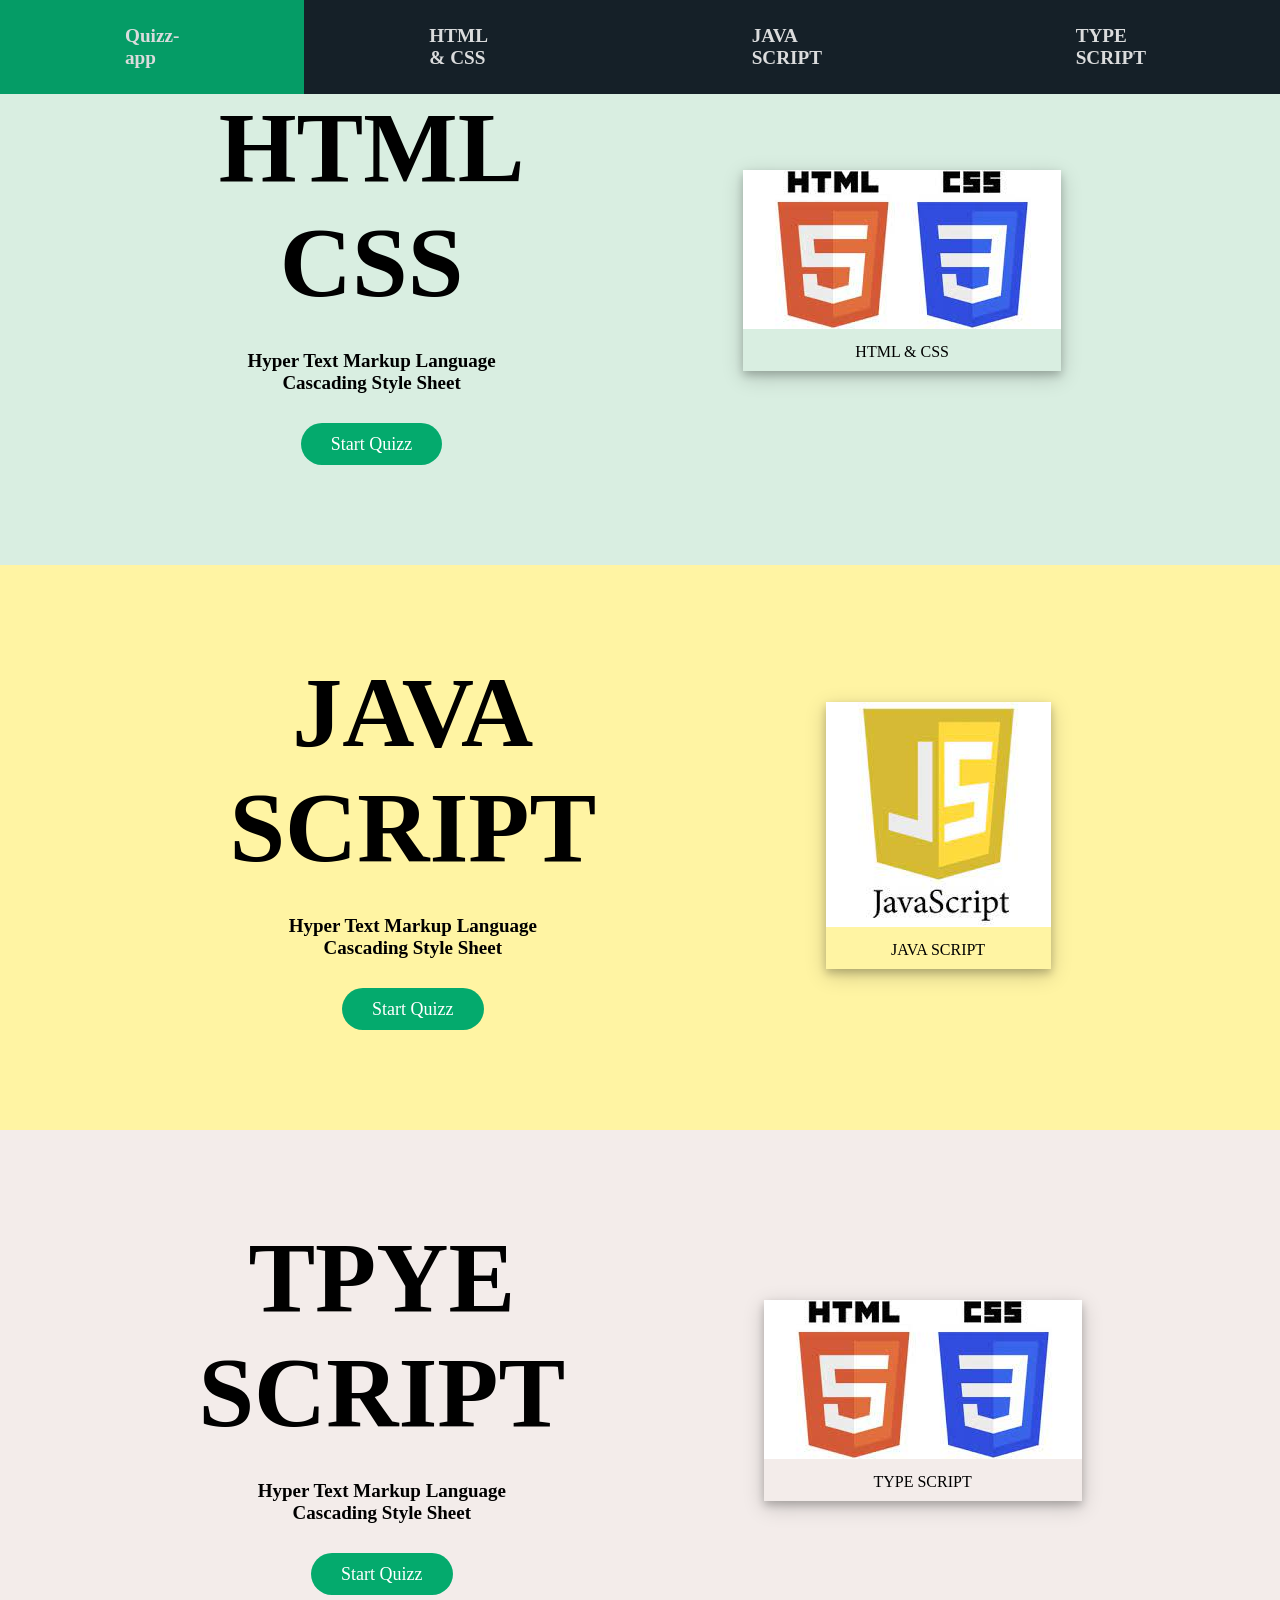
==== landing.html @ 81887086 "first commit" ====
<!DOCTYPE html>
<html lang="en">
<head>
    <meta charset="UTF-8">
    <meta http-equiv="X-UA-Compatible" content="IE=edge">
    <meta name="viewport" content="width=device-width, initial-scale=1.0">
    <title>Quizz-app</title>
    <link rel="stylesheet" href="style.css">
</head>
<body>
 <div id="nav-bar" class="nav-bar">
  <ul id="ul-nav-bar">
    <li><a class="active" id="st" href="#">Quizz-app</a></li>
    <li><a href="#html-container">HTML & CSS</a></li>
    <li><a href="#java-script-container">JAVA SCRIPT</a></li>
    <li><a href="#type-script-container">TYPE SCRIPT</a></li>
  </ul>
  </div>
    
  
 <div id ="html-container" class="all-container">
     <div id="html-content-part" class="content-part">
          <div class="heading">
              <h1 id="html-content-part-html">HTML<br> CSS</h1>
          </div>
          <div class="paragraph">
              <p class="lang-description">Hyper Text Markup Language</p>
              <p class="lang-description">Cascading Style Sheet</p>
          </div>
           <div class="link">
              <a class="lang-start-quiz"href="questions.html">Start Quizz</a>
           </div>
     </div>
     <div id="html-image-part">
         <div class="img-container">
          <img src="images/html-css.jpg" alt="html&css">
         <div class="sub-img-container">
          <p>HTML & CSS</p>
         </div>
        </div>
     </div>
 </div>

 <div id ="java-script-container" class="all-container"> 
  <div id="js-content-part" class="content-part">
       <div class="heading">
           <h1 id="html-content-part-html">JAVA<br> SCRIPT</h1>
       </div>
       <div class="paragraph">
           <p class="lang-description">Hyper Text Markup Language</p>
           <p class="lang-description">Cascading Style Sheet</p>
       </div>
        <div class="link">
           <a class="lang-start-quiz"href="#">Start Quizz</a>
        </div>
  </div>
  <div id="js-image-part">
      <div class="img-container">
       <img src="images/java-script.jpg" alt="js script">
      <div class="sub-img-container">
       <p>JAVA SCRIPT</p>
      </div>
     </div>
  </div>
</div>
<div id ="type-script-container" class="all-container">
  <div id="ts-content-part" class="content-part">
       <div class="heading">
           <h1 id="html-content-part-html">TPYE<br> SCRIPT</h1>
       </div>
       <div class="paragraph">
           <p class="lang-description">Hyper Text Markup Language</p>
           <p class="lang-description">Cascading Style Sheet</p>
       </div>
        <div class="link">
           <a class="lang-start-quiz"href="#">Start Quizz</a>
        </div>
  </div>
  <div id="html-image-part">
      <div class="img-container">
       <img src="images/html-css.jpg" alt="TYPE SCRIPT">
      <div class="sub-img-container">
       <p>TYPE SCRIPT</p>
      </div>
     </div>
    </div>
</div>
 
 
    
</body>



<script src="main.js"></script>

</html>
---- style.css ----
/* welcome page */
*{
  padding: 0;
  margin: 0;
  box-sizing: border-box;
}
#welcome-heading{
  color: #D9EEE1;
}
.welcome-page{
  
  display: flex;
  flex-direction:column;
  justify-content: center;
  align-items: center;
  align-items: center;
  margin-top: 180px;
  margin-bottom: auto;
  text-align: center;
}
#welcome-img{
   max-width:180px;
   padding: 5px;
   margin-top: 9px;
    animation: shake 0.4s;
    animation-iteration-count: infinite;
  }

@keyframes shake {
    0% { transform: translate(1px, 1px) rotate(0deg); }
    10% { transform: translate(-1px, -2px) rotate(-1deg); }
    20% { transform: translate(-3px, 0px) rotate(1deg); }
    30% { transform: translate(3px, 2px) rotate(0deg); }
    40% { transform: translate(1px, -1px) rotate(1deg); }
    50% { transform: translate(-1px, 2px) rotate(-1deg); }
    60% { transform: translate(-3px, 1px) rotate(0deg); }
    70% { transform: translate(3px, 1px) rotate(-1deg); }
    80% { transform: translate(-1px, -1px) rotate(1deg); }
    90% { transform: translate(1px, 2px) rotate(0deg); }
    100% { transform: translate(1px, -2px) rotate(-1deg); }
  }

  #wel-proceed-btn{
    text-decoration: none;
    color:#DDDDDD;
    background-color:#04AA6D;
    display: inline-block;
    padding: 15px 35px;
    margin-top: 9px;
    
    cursor: pointer;
    border-radius: 10px;
    font-weight: bolder;
  }
  #wel-proceed-btn:hover{
    opacity: 0.8;
  }
/* welcome page */
  /* nav-bar-start */
ul{
  list-style-type: none;
}

#ul-nav-bar{
  max-width: 100%;
  display: flex;
  justify-content: space-around;
   background-color:#152028;
 cursor: pointer;
  align-items: baseline;
  position: fixed;
  top:auto;
  
  
}
#ul-nav-bar li a {
  display: flex;
  justify-content:space-around;
  text-decoration: none;
  color: #F1F1F1;
  font-weight: bolder;
  display: block;
  padding:25px 115px ;
  opacity: 0.9;
  font-size: larger;
 
}


#ul-nav-bar li a:hover{
  background-color: #000;
  opacity: 1.0;
}

.active{
  background-color: #04AA6D;
  
}

 /* nav-bar-end*/
  /* main-content-start */

  #html-container{
    background-color: #D9EEE1;
   }
   #java-script-container{
    background-color: #FFF4A3;
   }
   #type-script-container{
    background-color: #F3ECEA;
   }
   



  #html-content-part-html{
    font-size: 100px;
    font-weight: bolder;
   
  }
  .lang-description{
    font-size: 19px;
    font-weight: 700;
    
  }
  .lang-start-quiz{
    text-decoration: none;
    font-size: 18px;
    background-color: #04AA6D;
    border-radius: 25px;
    padding:11px 30px;
    cursor: pointer;
    color: #FFFFFF; 
    
    
  }
  .heading{
    padding-top: 40px;
   margin-top: 50px;
  }
  .paragraph{
    margin: 30px 0px;
  }
  .link{
    margin: 40px 0px ;
    padding-bottom:70px;
  }
  .img-container{
    max-width: 100%;
    max-height: 100%;
    box-shadow: 0 4px 8px 0 rgba(0, 0, 0, 0.2), 0 6px 20px 0 rgba(0, 0, 0, 0.19);
    margin-bottom: 25px;
  }
  .sub-img-container {
    text-align: center;
    padding: 10px 20px;
  } 
  .all-container{
    max-width: 100%;
    max-height: fit-content;
    display: block;
    display: flex;
    justify-content: center;
    align-items: center;
    justify-content: space-evenly;
  }
  .content-part{
    text-align: center;
  }
  @media(max-width:1000px){
    .all-container{
      display: flex;
       flex-direction:column;
       max-width: 100%;
    }
    #ul-nav-bar #st{
     display:none;
    }
    #ul-nav-bar{
     max-width: 100%;  
    
    }
    #ul-nav-bar li a{
      max-width: 100%;
      padding:25px 28px;  
    }
    
  }
  @media(min-width:534px){
    #ul-nav-bar{
      max-width: 100%;  
     
     }
     #ul-nav-bar li a{
       max-width: 100%;
       padding:25px 125px;  
     }
    }
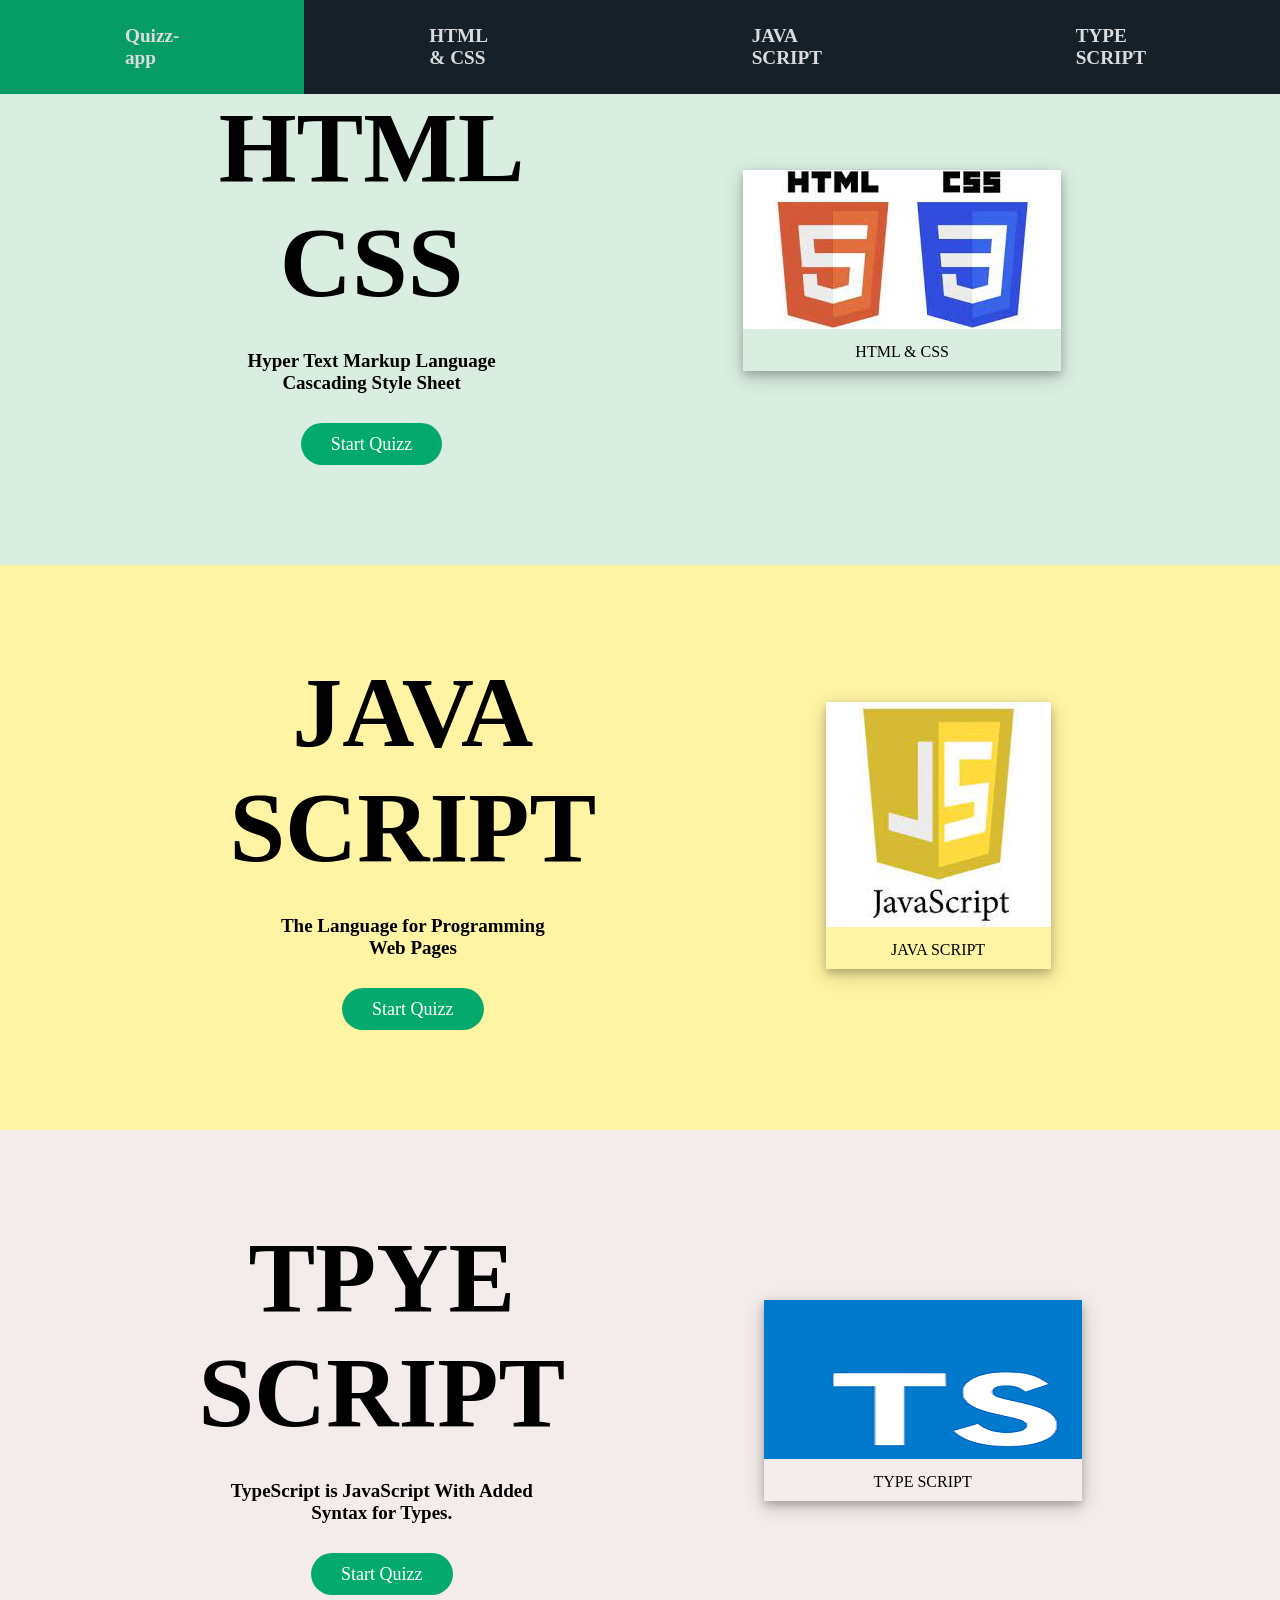
==== commit a49ea808: "first commit" ====
--- a/landing.html
+++ b/landing.html
@@ -28,7 +28,10 @@
               <p class="lang-description">Cascading Style Sheet</p>
           </div>
            <div class="link">
-              <a class="lang-start-quiz"href="questions.html">Start Quizz</a>
+            
+            <a class="lang-start-quiz" href="questions.html?exam=html">Start Quizz</a>
+             
+            
            </div>
      </div>
      <div id="html-image-part">
@@ -47,11 +50,11 @@
            <h1 id="html-content-part-html">JAVA<br> SCRIPT</h1>
        </div>
        <div class="paragraph">
-           <p class="lang-description">Hyper Text Markup Language</p>
-           <p class="lang-description">Cascading Style Sheet</p>
+           <p class="lang-description">The Language for Programming </p>
+           <p class="lang-description">Web Pages</p>
        </div>
         <div class="link">
-           <a class="lang-start-quiz"href="#">Start Quizz</a>
+           <a class="lang-start-quiz"href="questions.html?exam=js">Start Quizz</a>
         </div>
   </div>
   <div id="js-image-part">
@@ -69,16 +72,16 @@
            <h1 id="html-content-part-html">TPYE<br> SCRIPT</h1>
        </div>
        <div class="paragraph">
-           <p class="lang-description">Hyper Text Markup Language</p>
-           <p class="lang-description">Cascading Style Sheet</p>
+           <p class="lang-description">TypeScript is JavaScript With Added</p>
+           <p class="lang-description"> Syntax for Types.</p>
        </div>
         <div class="link">
-           <a class="lang-start-quiz"href="#">Start Quizz</a>
+           <a class="lang-start-quiz"href="questions.html?exam=ts">Start Quizz</a>
         </div>
   </div>
   <div id="html-image-part">
       <div class="img-container">
-       <img src="images/html-css.jpg" alt="TYPE SCRIPT">
+       <img src="images/ts-img.png" alt="TYPE SCRIPT">
       <div class="sub-img-container">
        <p>TYPE SCRIPT</p>
       </div>
@@ -86,12 +89,16 @@
     </div>
 </div>
  
- 
+ <div id="bag"></div>
     
 </body>
 
 
+<script src="js-data-js"></script>
+<script src="ts-data-js"></script>
+<script src="html-data.js"></script>
 
 <script src="main.js"></script>
 
+
 </html>
--- a/style.css
+++ b/style.css
@@ -195,4 +195,89 @@
        max-width: 100%;
        padding:25px 125px;  
      }
-    }+    }
+
+
+    input[type="radio"]{
+      opacity: 0;
+      width: 0;
+      margin: 0;
+      display:block;
+    }
+
+ #questions-body{
+   background-color: #000;
+   color: #DDDDDD;
+   margin: 6% 6% 0% 6%;
+ }   
+#ui li .o{
+  display: block;
+  background-color: #38444D;
+  color: #DDDDDD;
+  padding:10px 35px 10px 35px;
+  margin:none;
+  border-radius: 10px;
+  border: 1px solid whitesmoke ;
+ font-size:25px;
+ cursor: pointer;
+}
+
+#ui li .o:hover{
+  opacity:0.8
+
+
+}
+#questions-question{
+  padding:5px
+}
+#nextQuestion-btn{
+  background-color: #04AA6D;
+  color: #FFFFFF;
+  padding: 12px 30px;
+  font-size: 20px;
+  text-align: center;
+  margin-top: 6px;
+  cursor: pointer;
+}
+#question-noo{
+  padding: 5px 5px 8px 5px;
+}
+#score-page-body{
+  background-color:#000 ;
+  color: #D9EEE1;
+}
+#score-page{
+  margin-top:18% ;
+  display: flex;
+  flex-direction: column;
+  align-items: center;
+  justify-content: center;
+  text-align: center;
+  
+ 
+  
+  
+}
+#backquizz{
+  margin: 40px;
+}
+#back-to-quizes{
+  background-color: #04AA6D;
+  color: #DDDDDD;
+  padding: 16px 18px;
+  border-radius: 10px;
+  font-size: larger;
+  text-decoration: none;
+ 
+}
+#backquizz:hover{
+  opacity: 0.7;
+}
+#score-result{
+  padding: 5px;
+}
+#kk{
+  margin: 15px;
+}
+
+
